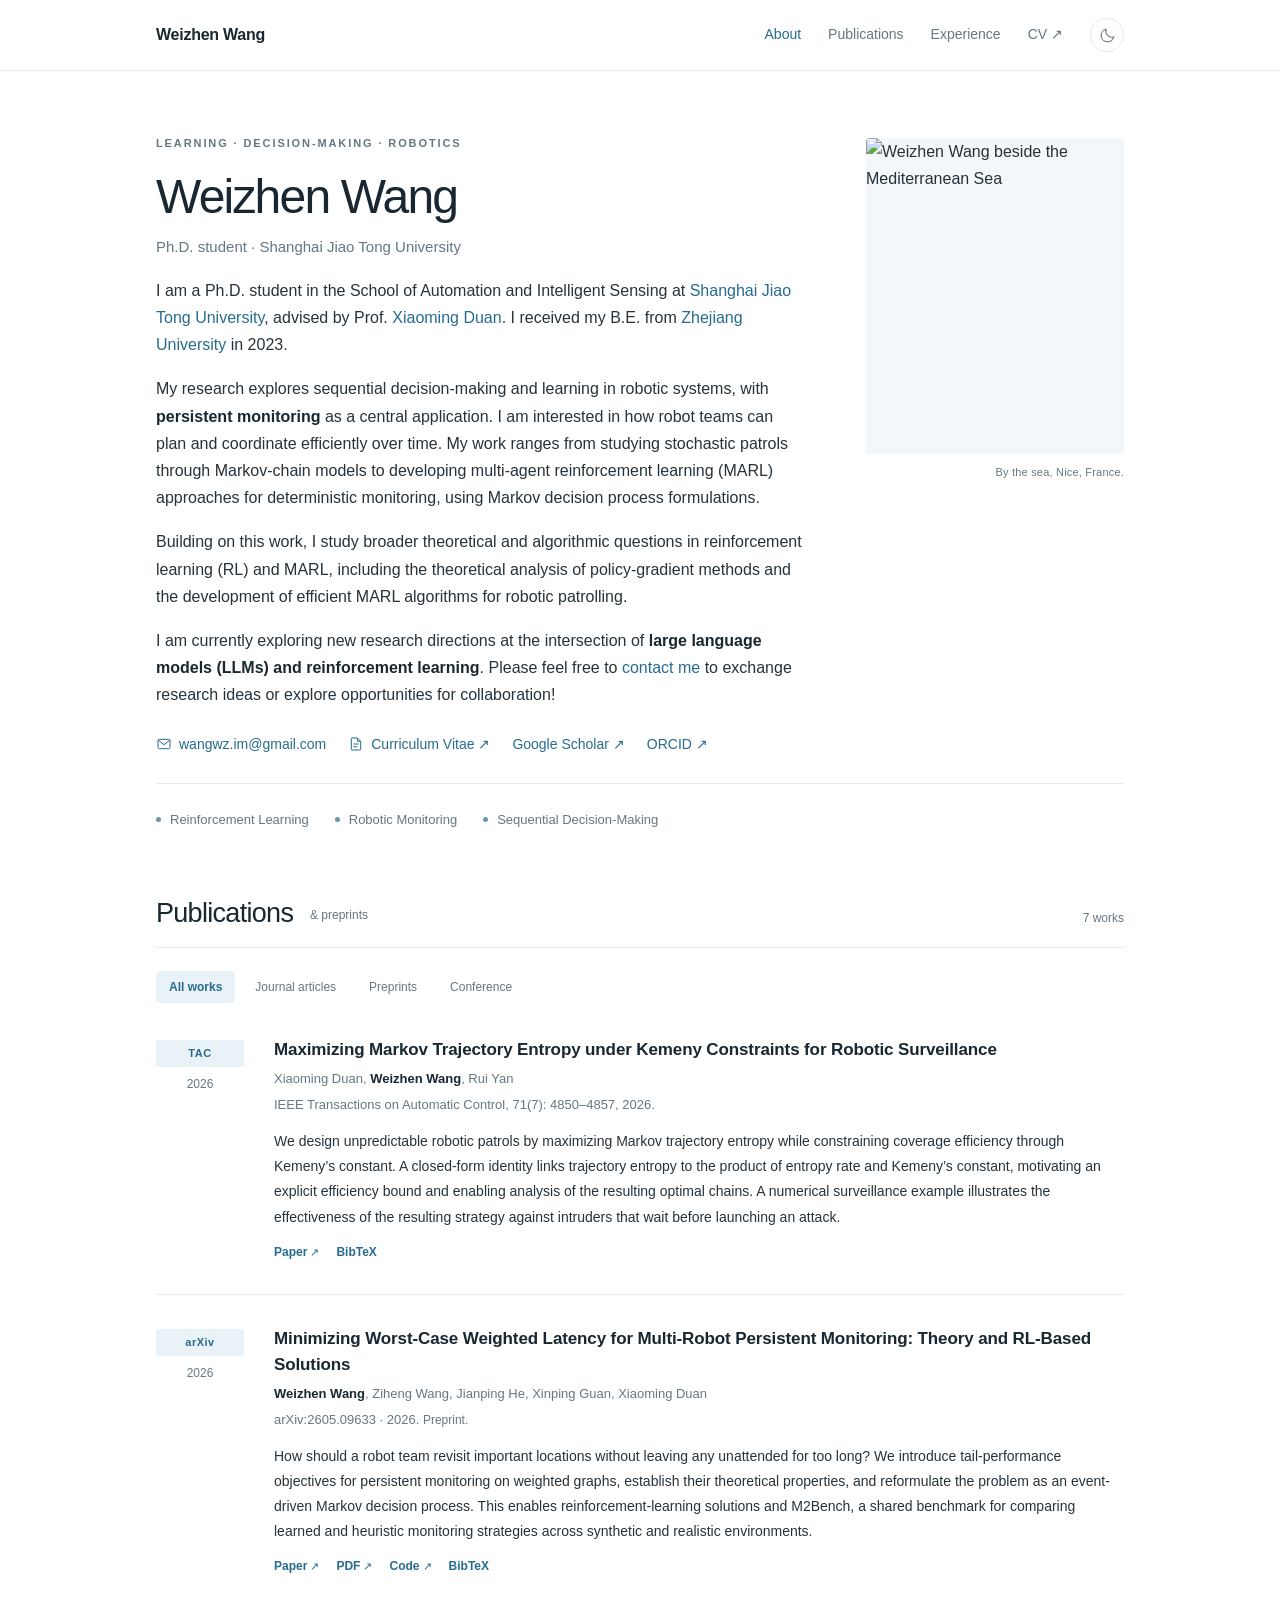
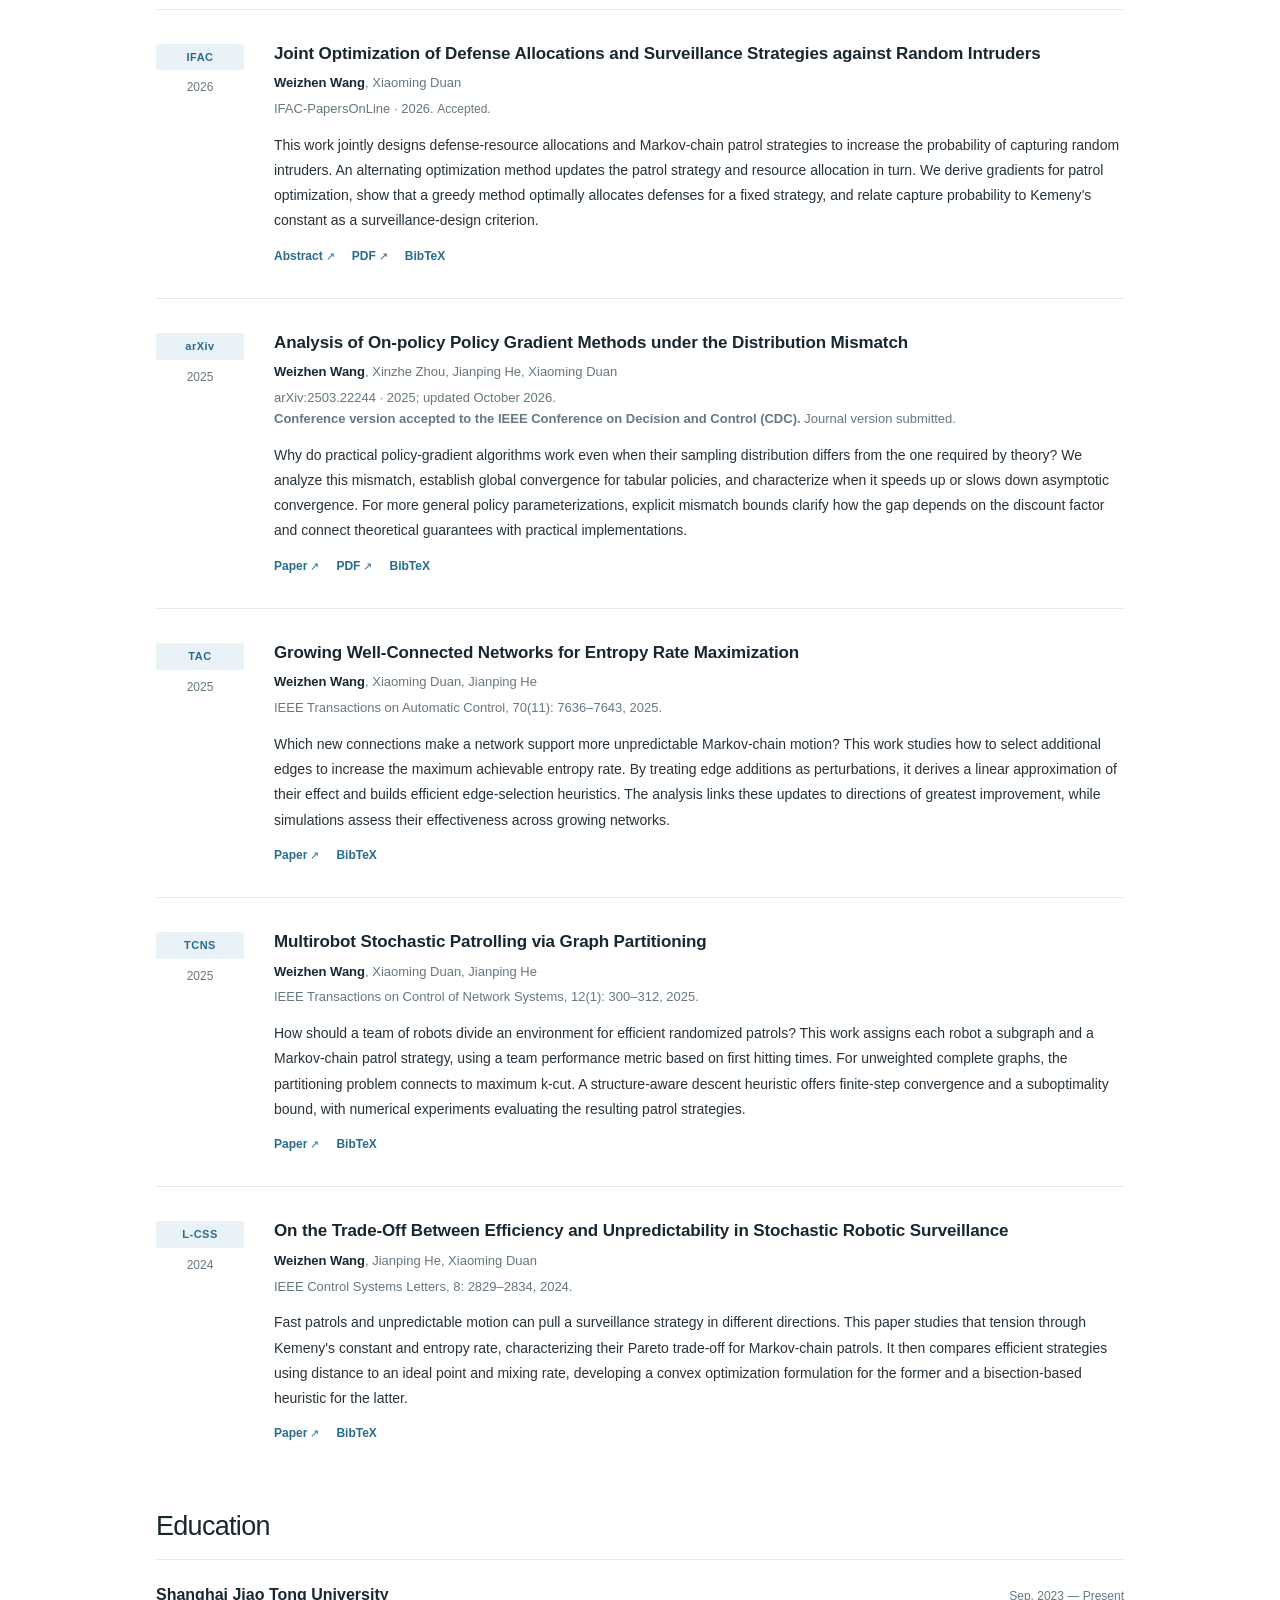
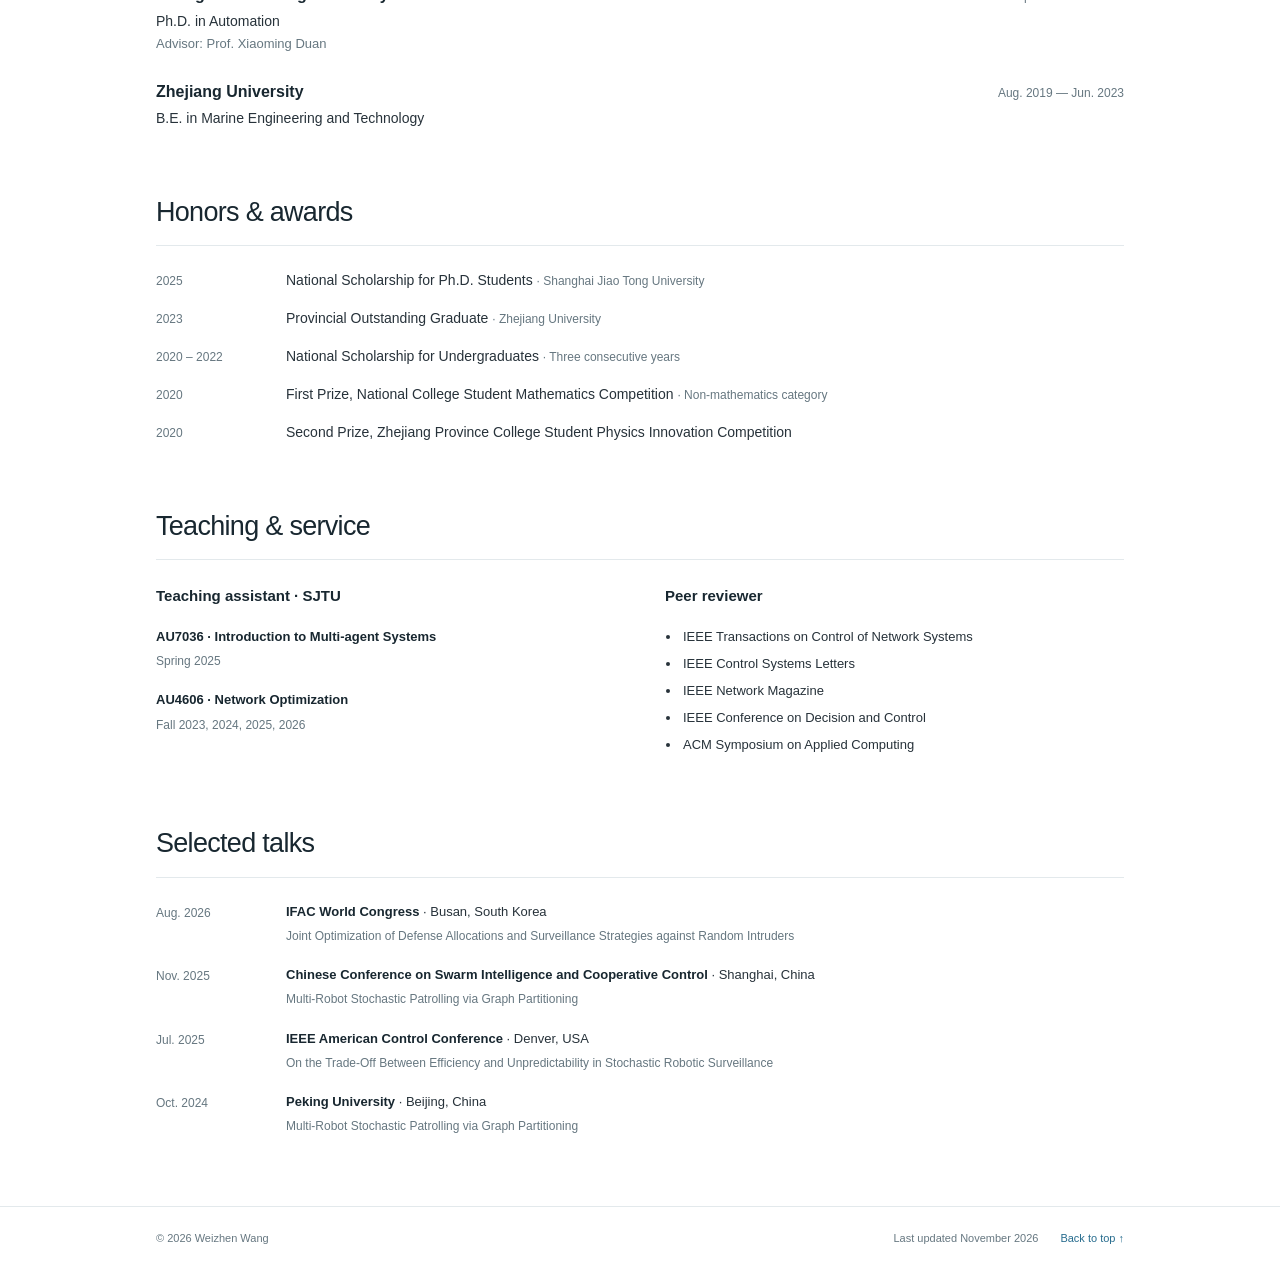
==== index.html @ 03d76686 "Add personal academic homepage" ====
<!doctype html>
<html lang="en" data-theme="light">
<head>
  <meta charset="utf-8">
  <meta name="viewport" content="width=device-width, initial-scale=1">
  <meta name="description" content="Weizhen Wang is a Ph.D. student at Shanghai Jiao Tong University, researching reinforcement learning, robotic monitoring, and sequential decision-making, and exploring the intersection of LLMs and RL.">
  <meta name="theme-color" content="#276c8e">
  <title>Weizhen Wang | Shanghai Jiao Tong University</title>
  <link rel="icon" type="image/svg+xml" href="assets/favicon.svg">
  <link rel="stylesheet" href="styles.css">
  <script>try { const t = localStorage.getItem('weizhen-theme'); if (t === 'dark' || t === 'light') document.documentElement.dataset.theme = t; } catch (_) {}</script>
  <script src="script.js" defer></script>
</head>
<body>
  <a class="skip-link" href="#main">Skip to content</a>
  <header class="site-header">
    <div class="shell header-inner">
      <a class="wordmark" href="#about">Weizhen Wang<span class="sr-only"> — home</span></a>
      <div class="header-right">
        <nav class="nav-links" aria-label="Main navigation">
          <a href="#about" aria-current="location">About</a>
          <a href="#publications">Publications</a>
          <a class="desktop-link" href="#experience">Experience</a>
          <a class="desktop-link" href="assets/CV.pdf" target="_blank" rel="noopener">CV ↗</a>
        </nav>
        <button class="theme-toggle" type="button" aria-label="Switch to dark theme" hidden>
          <svg class="moon" viewBox="0 0 24 24" fill="none" stroke="currentColor" stroke-width="1.6" aria-hidden="true"><path d="M20.8 14.1A8.8 8.8 0 0 1 9.9 3.2 9 9 0 1 0 20.8 14.1Z"/></svg>
          <svg class="sun" viewBox="0 0 24 24" fill="none" stroke="currentColor" stroke-width="1.6" aria-hidden="true"><circle cx="12" cy="12" r="4"/><path d="M12 2v2m0 16v2M2 12h2m16 0h2M5 5l1.5 1.5m11 11L19 19M5 19l1.5-1.5m11-11L19 5"/></svg>
        </button>
      </div>
    </div>
  </header>
  <main id="main" class="shell">
    <!-- ABOUT: update your biography and contact details here. -->
    <section id="about" aria-labelledby="name">
      <div class="intro">
        <div class="bio">
          <p class="eyebrow">Learning · Decision-making · Robotics</p>
          <h1 id="name">Weizhen Wang</h1>
          <p class="position">Ph.D. student · Shanghai Jiao Tong University</p>
          <p>I am a Ph.D. student in the School of Automation and Intelligent Sensing at <a href="https://en.sjtu.edu.cn/" target="_blank" rel="noopener">Shanghai Jiao Tong University</a>, advised by Prof. <a href="https://xmduan.github.io/" target="_blank" rel="noopener">Xiaoming Duan</a>. I received my B.E. from <a href="https://www.zju.edu.cn/english/" target="_blank" rel="noopener">Zhejiang University</a> in 2023.</p>
          <p>My research explores sequential decision-making and learning in robotic systems, with <strong>persistent monitoring</strong> as a central application. I am interested in how robot teams can plan and coordinate efficiently over time. My work ranges from studying stochastic patrols through Markov-chain models to developing multi-agent reinforcement learning (MARL) approaches for deterministic monitoring, using Markov decision process formulations.</p>
          <p>Building on this work, I study broader theoretical and algorithmic questions in reinforcement learning (RL) and MARL, including the theoretical analysis of policy-gradient methods and the development of efficient MARL algorithms for robotic patrolling.</p>
          <p>I am currently exploring new research directions at the intersection of <strong>large language models (LLMs) and reinforcement learning</strong>. Please feel free to <a href="mailto:wangwz.im@gmail.com">contact me</a> to exchange research ideas or explore opportunities for collaboration!</p>
          <div class="contact-links">
            <a href="mailto:wangwz.im@gmail.com"><svg viewBox="0 0 24 24" fill="none" stroke="currentColor" stroke-width="1.5" aria-hidden="true"><rect x="3" y="5" width="18" height="14" rx="2"/><path d="m3 6 9 7 9-7"/></svg>wangwz.im@gmail.com</a>
            <a href="assets/CV.pdf" target="_blank" rel="noopener"><svg viewBox="0 0 24 24" fill="none" stroke="currentColor" stroke-width="1.5" aria-hidden="true"><path d="M14 3H6a1 1 0 0 0-1 1v16a1 1 0 0 0 1 1h12a1 1 0 0 0 1-1V8Z"/><path d="M14 3v5h5M8 12h8m-8 4h6"/></svg>Curriculum Vitae ↗</a>
            <a href="https://scholar.google.com/citations?user=BCDmdxAAAAAJ&amp;hl=zh-CN" target="_blank" rel="noopener">Google Scholar ↗</a>
            <a href="https://orcid.org/0009-0009-9630-356X" target="_blank" rel="noopener">ORCID ↗</a>
          </div>
        </div>
        <figure class="portrait">
          <img src="assets/portrait.jpg" width="1600" height="1067" alt="Weizhen Wang beside the Mediterranean Sea" fetchpriority="high">
          <figcaption>By the sea, Nice, France.</figcaption>
        </figure>
      </div>
      <div class="interests" aria-label="Research interests">
        <span>Reinforcement Learning</span><span>Robotic Monitoring</span><span>Sequential Decision-Making</span>
      </div>
    </section>
    <!-- PUBLICATIONS: each article includes an introduction, verified links, and a citation. -->
    <section id="publications" class="section" aria-labelledby="publications-title">
      <div class="section-heading">
        <h2 id="publications-title">Publications <span class="section-number">&amp; preprints</span></h2>
        <p id="publication-count" class="section-note" aria-live="polite">7 works</p>
      </div>
      <div class="filters" role="group" aria-label="Filter publications" hidden>
        <button class="filter" type="button" data-filter="all" aria-pressed="true">All works</button>
        <button class="filter" type="button" data-filter="journal" aria-pressed="false">Journal articles</button>
        <button class="filter" type="button" data-filter="preprint" aria-pressed="false">Preprints</button>
        <button class="filter" type="button" data-filter="conference" aria-pressed="false">Conference</button>
      </div>
      <div class="publication-list">
        <article class="publication" data-type="journal" id="trajectory-entropy">
          <div class="pub-label"><span class="venue-badge">TAC</span><p class="pub-year">2026</p></div>
          <div class="pub-body">
            <h3><a href="https://doi.org/10.1109/TAC.2026.3662306" target="_blank" rel="noopener">Maximizing Markov Trajectory Entropy under Kemeny Constraints for Robotic Surveillance</a></h3>
            <p class="authors">Xiaoming Duan, <strong>Weizhen Wang</strong>, Rui Yan</p>
            <p class="venue">IEEE Transactions on Automatic Control, 71(7): 4850–4857, 2026.</p>
            <p class="summary">We design unpredictable robotic patrols by maximizing Markov trajectory entropy while constraining coverage efficiency through Kemeny’s constant. A closed-form identity links trajectory entropy to the product of entropy rate and Kemeny’s constant, motivating an explicit efficiency bound and enabling analysis of the resulting optimal chains. A numerical surveillance example illustrates the effectiveness of the resulting strategy against intruders that wait before launching an attack.</p>
            <div class="pub-actions"><a href="https://doi.org/10.1109/TAC.2026.3662306" target="_blank" rel="noopener">Paper</a> <button class="bib-toggle" type="button" aria-expanded="false" aria-controls="bib-trajectory-entropy" hidden>BibTeX<span class="sr-only"> for Maximizing Markov Trajectory Entropy under Kemeny Constraints for Robotic Surveillance</span></button></div>
            <div class="bib-panel" id="bib-trajectory-entropy" hidden>
              <pre>@article{duan2026trajectoryentropy,
  title = {Maximizing Markov Trajectory Entropy under Kemeny Constraints for Robotic Surveillance},
  author = {Duan, Xiaoming and Wang, Weizhen and Yan, Rui},
  year = {2026},
  journal = {IEEE Transactions on Automatic Control},
  volume = {71},
  number = {7},
  pages = {4850--4857},
  doi = {10.1109/TAC.2026.3662306},
  url = {https://doi.org/10.1109/TAC.2026.3662306}
}</pre>
              <button class="copy-citation" type="button" aria-live="polite">Copy citation</button>
            </div>
          </div>
        </article>
        <article class="publication" data-type="preprint" id="persistent-monitoring">
          <div class="pub-label"><span class="venue-badge">arXiv</span><p class="pub-year">2026</p></div>
          <div class="pub-body">
            <h3><a href="https://arxiv.org/abs/2605.09633" target="_blank" rel="noopener">Minimizing Worst-Case Weighted Latency for Multi-Robot Persistent Monitoring: Theory and RL-Based Solutions</a></h3>
            <p class="authors"><strong>Weizhen Wang</strong>, Ziheng Wang, Jianping He, Xinping Guan, Xiaoming Duan</p>
            <p class="venue">arXiv:2605.09633 · 2026. <span class="status-note">Preprint.</span></p>
            <p class="summary">How should a robot team revisit important locations without leaving any unattended for too long? We introduce tail-performance objectives for persistent monitoring on weighted graphs, establish their theoretical properties, and reformulate the problem as an event-driven Markov decision process. This enables reinforcement-learning solutions and M2Bench, a shared benchmark for comparing learned and heuristic monitoring strategies across synthetic and realistic environments.</p>
            <div class="pub-actions"><a href="https://arxiv.org/abs/2605.09633" target="_blank" rel="noopener">Paper</a> <a href="https://arxiv.org/pdf/2605.09633" target="_blank" rel="noopener">PDF</a> <a href="https://github.com/SpikeW726/M2Bench" target="_blank" rel="noopener">Code</a> <button class="bib-toggle" type="button" aria-expanded="false" aria-controls="bib-persistent-monitoring" hidden>BibTeX<span class="sr-only"> for Minimizing Worst-Case Weighted Latency for Multi-Robot Persistent Monitoring: Theory and RL-Based Solutions</span></button></div>
            <div class="bib-panel" id="bib-persistent-monitoring" hidden>
              <pre>@misc{wang2026persistentmonitoring,
  title = {Minimizing Worst-Case Weighted Latency for Multi-Robot Persistent Monitoring: Theory and RL-Based Solutions},
  author = {Wang, Weizhen and Wang, Ziheng and He, Jianping and Guan, Xinping and Duan, Xiaoming},
  year = {2026},
  eprint = {2605.09633},
  archivePrefix = {arXiv},
  url = {https://arxiv.org/abs/2605.09633}
}</pre>
              <button class="copy-citation" type="button" aria-live="polite">Copy citation</button>
            </div>
          </div>
        </article>
        <article class="publication" data-type="conference" id="defense-allocation">
          <div class="pub-label"><span class="venue-badge">IFAC</span><p class="pub-year">2026</p></div>
          <div class="pub-body">
            <h3><a href="https://skoge.folk.ntnu.no/prost/proceedings/ifac2026_IFACWC26_preprints/IFAC26_ContentListMedia_2.html#tua30_03" target="_blank" rel="noopener">Joint Optimization of Defense Allocations and Surveillance Strategies against Random Intruders</a></h3>
            <p class="authors"><strong>Weizhen Wang</strong>, Xiaoming Duan</p>
            <p class="venue">IFAC-PapersOnLine · 2026. <span class="status-note">Accepted.</span></p>
            <p class="summary">This work jointly designs defense-resource allocations and Markov-chain patrol strategies to increase the probability of capturing random intruders. An alternating optimization method updates the patrol strategy and resource allocation in turn. We derive gradients for patrol optimization, show that a greedy method optimally allocates defenses for a fixed strategy, and relate capture probability to Kemeny’s constant as a surveillance-design criterion.</p>
            <div class="pub-actions"><a href="https://skoge.folk.ntnu.no/prost/proceedings/ifac2026_IFACWC26_preprints/IFAC26_ContentListMedia_2.html#tua30_03" target="_blank" rel="noopener">Abstract</a> <a href="https://skoge.folk.ntnu.no/prost/proceedings/ifac2026_IFACWC26_preprints/files/1863.pdf" target="_blank" rel="noopener">PDF</a> <button class="bib-toggle" type="button" aria-expanded="false" aria-controls="bib-defense-allocation" hidden>BibTeX<span class="sr-only"> for Joint Optimization of Defense Allocations and Surveillance Strategies against Random Intruders</span></button></div>
            <div class="bib-panel" id="bib-defense-allocation" hidden>
              <pre>@inproceedings{wang2026defenseallocation,
  title = {Joint Optimization of Defense Allocations and Surveillance Strategies against Random Intruders},
  author = {Wang, Weizhen and Duan, Xiaoming},
  year = {2026},
  booktitle = {IFAC-PapersOnLine},
  note = {Accepted},
  url = {https://skoge.folk.ntnu.no/prost/proceedings/ifac2026_IFACWC26_preprints/IFAC26_ContentListMedia_2.html#tua30_03}
}</pre>
              <button class="copy-citation" type="button" aria-live="polite">Copy citation</button>
            </div>
          </div>
        </article>
        <article class="publication" data-type="preprint" id="policy-gradient">
          <div class="pub-label"><span class="venue-badge">arXiv</span><p class="pub-year">2025</p></div>
          <div class="pub-body">
            <h3><a href="https://arxiv.org/abs/2503.22244" target="_blank" rel="noopener">Analysis of On-policy Policy Gradient Methods under the Distribution Mismatch</a></h3>
            <p class="authors"><strong>Weizhen Wang</strong>, Xinzhe Zhou, Jianping He, Xiaoming Duan</p>
            <p class="venue">arXiv:2503.22244 · 2025; updated October 2026.</p>
            <p class="venue"><strong>Conference version accepted to the IEEE Conference on Decision and Control (CDC).</strong> Journal version submitted.</p>
            <p class="summary">Why do practical policy-gradient algorithms work even when their sampling distribution differs from the one required by theory? We analyze this mismatch, establish global convergence for tabular policies, and characterize when it speeds up or slows down asymptotic convergence. For more general policy parameterizations, explicit mismatch bounds clarify how the gap depends on the discount factor and connect theoretical guarantees with practical implementations.</p>
            <div class="pub-actions"><a href="https://arxiv.org/abs/2503.22244" target="_blank" rel="noopener">Paper</a> <a href="https://arxiv.org/pdf/2503.22244" target="_blank" rel="noopener">PDF</a> <button class="bib-toggle" type="button" aria-expanded="false" aria-controls="bib-policy-gradient" hidden>BibTeX<span class="sr-only"> for Analysis of On-policy Policy Gradient Methods under the Distribution Mismatch</span></button></div>
            <div class="bib-panel" id="bib-policy-gradient" hidden>
              <pre>@misc{wang2025policygradient,
  title = {Analysis of On-policy Policy Gradient Methods under the Distribution Mismatch},
  author = {Wang, Weizhen and Zhou, Xinzhe and He, Jianping and Duan, Xiaoming},
  year = {2025},
  eprint = {2503.22244},
  archivePrefix = {arXiv},
  note = {Version 3, updated October 2026; conference version accepted to IEEE CDC; journal version submitted},
  url = {https://arxiv.org/abs/2503.22244}
}</pre>
              <button class="copy-citation" type="button" aria-live="polite">Copy citation</button>
            </div>
          </div>
        </article>
        <article class="publication" data-type="journal" id="network-entropy">
          <div class="pub-label"><span class="venue-badge">TAC</span><p class="pub-year">2025</p></div>
          <div class="pub-body">
            <h3><a href="https://doi.org/10.1109/TAC.2025.3575684" target="_blank" rel="noopener">Growing Well-Connected Networks for Entropy Rate Maximization</a></h3>
            <p class="authors"><strong>Weizhen Wang</strong>, Xiaoming Duan, Jianping He</p>
            <p class="venue">IEEE Transactions on Automatic Control, 70(11): 7636–7643, 2025.</p>
            <p class="summary">Which new connections make a network support more unpredictable Markov-chain motion? This work studies how to select additional edges to increase the maximum achievable entropy rate. By treating edge additions as perturbations, it derives a linear approximation of their effect and builds efficient edge-selection heuristics. The analysis links these updates to directions of greatest improvement, while simulations assess their effectiveness across growing networks.</p>
            <div class="pub-actions"><a href="https://doi.org/10.1109/TAC.2025.3575684" target="_blank" rel="noopener">Paper</a> <button class="bib-toggle" type="button" aria-expanded="false" aria-controls="bib-network-entropy" hidden>BibTeX<span class="sr-only"> for Growing Well-Connected Networks for Entropy Rate Maximization</span></button></div>
            <div class="bib-panel" id="bib-network-entropy" hidden>
              <pre>@article{wang2025networkentropy,
  title = {Growing Well-Connected Networks for Entropy Rate Maximization},
  author = {Wang, Weizhen and Duan, Xiaoming and He, Jianping},
  year = {2025},
  journal = {IEEE Transactions on Automatic Control},
  volume = {70},
  number = {11},
  pages = {7636--7643},
  doi = {10.1109/TAC.2025.3575684},
  url = {https://doi.org/10.1109/TAC.2025.3575684}
}</pre>
              <button class="copy-citation" type="button" aria-live="polite">Copy citation</button>
            </div>
          </div>
        </article>
        <article class="publication" data-type="journal" id="graph-partitioning">
          <div class="pub-label"><span class="venue-badge">TCNS</span><p class="pub-year">2025</p></div>
          <div class="pub-body">
            <h3><a href="https://doi.org/10.1109/TCNS.2024.3463502" target="_blank" rel="noopener">Multirobot Stochastic Patrolling via Graph Partitioning</a></h3>
            <p class="authors"><strong>Weizhen Wang</strong>, Xiaoming Duan, Jianping He</p>
            <p class="venue">IEEE Transactions on Control of Network Systems, 12(1): 300–312, 2025.</p>
            <p class="summary">How should a team of robots divide an environment for efficient randomized patrols? This work assigns each robot a subgraph and a Markov-chain patrol strategy, using a team performance metric based on first hitting times. For unweighted complete graphs, the partitioning problem connects to maximum k-cut. A structure-aware descent heuristic offers finite-step convergence and a suboptimality bound, with numerical experiments evaluating the resulting patrol strategies.</p>
            <div class="pub-actions"><a href="https://doi.org/10.1109/TCNS.2024.3463502" target="_blank" rel="noopener">Paper</a> <button class="bib-toggle" type="button" aria-expanded="false" aria-controls="bib-graph-partitioning" hidden>BibTeX<span class="sr-only"> for Multirobot Stochastic Patrolling via Graph Partitioning</span></button></div>
            <div class="bib-panel" id="bib-graph-partitioning" hidden>
              <pre>@article{wang2025graphpartitioning,
  title = {Multirobot Stochastic Patrolling via Graph Partitioning},
  author = {Wang, Weizhen and Duan, Xiaoming and He, Jianping},
  year = {2025},
  journal = {IEEE Transactions on Control of Network Systems},
  volume = {12},
  number = {1},
  pages = {300--312},
  doi = {10.1109/TCNS.2024.3463502},
  url = {https://doi.org/10.1109/TCNS.2024.3463502}
}</pre>
              <button class="copy-citation" type="button" aria-live="polite">Copy citation</button>
            </div>
          </div>
        </article>
        <article class="publication" data-type="journal" id="efficiency-unpredictability">
          <div class="pub-label"><span class="venue-badge">L-CSS</span><p class="pub-year">2024</p></div>
          <div class="pub-body">
            <h3><a href="https://doi.org/10.1109/LCSYS.2024.3515858" target="_blank" rel="noopener">On the Trade-Off Between Efficiency and Unpredictability in Stochastic Robotic Surveillance</a></h3>
            <p class="authors"><strong>Weizhen Wang</strong>, Jianping He, Xiaoming Duan</p>
            <p class="venue">IEEE Control Systems Letters, 8: 2829–2834, 2024.</p>
            <p class="summary">Fast patrols and unpredictable motion can pull a surveillance strategy in different directions. This paper studies that tension through Kemeny&#x27;s constant and entropy rate, characterizing their Pareto trade-off for Markov-chain patrols. It then compares efficient strategies using distance to an ideal point and mixing rate, developing a convex optimization formulation for the former and a bisection-based heuristic for the latter.</p>
            <div class="pub-actions"><a href="https://doi.org/10.1109/LCSYS.2024.3515858" target="_blank" rel="noopener">Paper</a> <button class="bib-toggle" type="button" aria-expanded="false" aria-controls="bib-efficiency-unpredictability" hidden>BibTeX<span class="sr-only"> for On the Trade-Off Between Efficiency and Unpredictability in Stochastic Robotic Surveillance</span></button></div>
            <div class="bib-panel" id="bib-efficiency-unpredictability" hidden>
              <pre>@article{wang2024efficiencyunpredictability,
  title = {On the Trade-Off Between Efficiency and Unpredictability in Stochastic Robotic Surveillance},
  author = {Wang, Weizhen and He, Jianping and Duan, Xiaoming},
  year = {2024},
  journal = {IEEE Control Systems Letters},
  volume = {8},
  pages = {2829--2834},
  doi = {10.1109/LCSYS.2024.3515858},
  url = {https://doi.org/10.1109/LCSYS.2024.3515858}
}</pre>
              <button class="copy-citation" type="button" aria-live="polite">Copy citation</button>
            </div>
          </div>
        </article>
      </div>
    </section>
    <section id="experience" class="section" aria-labelledby="education-title">
      <div class="section-heading"><h2 id="education-title">Education</h2></div>
      <div class="entry">
        <div><h3>Shanghai Jiao Tong University</h3><p>Ph.D. in Automation</p><p class="detail">Advisor: Prof. Xiaoming Duan</p></div>
        <time>Sep. 2023 — Present</time>
      </div>
      <div class="entry">
        <div><h3>Zhejiang University</h3><p>B.E. in Marine Engineering and Technology</p></div>
        <time>Aug. 2019 — Jun. 2023</time>
      </div>
    </section>
    <section class="section" aria-labelledby="honors-title">
      <div class="section-heading"><h2 id="honors-title">Honors &amp; awards</h2></div>
      <ul class="honor-list">
        <li><time>2025</time><div>National Scholarship for Ph.D. Students <small>· Shanghai Jiao Tong University</small></div></li>
        <li><time>2023</time><div>Provincial Outstanding Graduate <small>· Zhejiang University</small></div></li>
        <li><time>2020 – 2022</time><div>National Scholarship for Undergraduates <small>· Three consecutive years</small></div></li>
        <li><time>2020</time><div>First Prize, National College Student Mathematics Competition <small>· Non-mathematics category</small></div></li>
        <li><time>2020</time><div>Second Prize, Zhejiang Province College Student Physics Innovation Competition</div></li>
      </ul>
    </section>
    <section class="section" aria-labelledby="teaching-title">
      <div class="section-heading"><h2 id="teaching-title">Teaching &amp; service</h2></div>
      <div class="service-grid">
        <div>
          <h3 class="subheading">Teaching assistant · SJTU</h3>
          <div class="teaching-item"><strong>AU7036 · Introduction to Multi-agent Systems</strong><p>Spring 2025</p></div>
          <div class="teaching-item"><strong>AU4606 · Network Optimization</strong><p>Fall 2023, 2024, 2025, 2026</p></div>
        </div>
        <div>
          <h3 class="subheading">Peer reviewer</h3>
          <ul class="reviewer-list">
            <li>IEEE Transactions on Control of Network Systems</li>
            <li>IEEE Control Systems Letters</li>
            <li>IEEE Network Magazine</li>
            <li>IEEE Conference on Decision and Control</li>
            <li>ACM Symposium on Applied Computing</li>
          </ul>
        </div>
      </div>
    </section>
    <section class="section" aria-labelledby="talks-title">
      <div class="section-heading"><h2 id="talks-title">Selected talks</h2></div>
      <ul class="talk-list">
        <li><time>Aug. 2026</time><div><p><strong>IFAC World Congress</strong> · Busan, South Korea</p><p class="talk-title">Joint Optimization of Defense Allocations and Surveillance Strategies against Random Intruders</p></div></li>
        <li><time>Nov. 2025</time><div><p><strong>Chinese Conference on Swarm Intelligence and Cooperative Control</strong> · Shanghai, China</p><p class="talk-title">Multi-Robot Stochastic Patrolling via Graph Partitioning</p></div></li>
        <li><time>Jul. 2025</time><div><p><strong>IEEE American Control Conference</strong> · Denver, USA</p><p class="talk-title">On the Trade-Off Between Efficiency and Unpredictability in Stochastic Robotic Surveillance</p></div></li>
        <li><time>Oct. 2024</time><div><p><strong>Peking University</strong> · Beijing, China</p><p class="talk-title">Multi-Robot Stochastic Patrolling via Graph Partitioning</p></div></li>
      </ul>
    </section>
  </main>
  <footer class="site-footer"><div class="shell footer-inner"><span>© 2026 Weizhen Wang</span><div class="footer-meta"><span>Last updated November 2026</span><a href="#about">Back to top ↑</a></div></div></footer>
</body>
</html>
---- styles.css ----
:root {
  color-scheme: light;
  --bg: #ffffff;
  --text: #27323a;
  --heading: #182730;
  --muted: #667780;
  --accent: #276c8e;
  --accent-hover: #154c68;
  --line: #e3e9ec;
  --soft: #f3f7f9;
  --badge: #e9f2f6;
  --nav-bg: rgba(255,255,255,.96);
}
html[data-theme="dark"] {
  color-scheme: dark;
  --bg: #172126;
  --text: #d7e0e5;
  --heading: #f0f4f6;
  --muted: #a2b2bb;
  --accent: #8bc4df;
  --accent-hover: #b5e0f3;
  --line: #34434b;
  --soft: #202e35;
  --badge: #253f4b;
  --nav-bg: rgba(23,33,38,.96);
}
* { box-sizing: border-box; }
html { scroll-behavior: smooth; scroll-padding-top: 90px; }
body { margin: 0; background: var(--bg); color: var(--text); font-family: -apple-system, BlinkMacSystemFont, "Segoe UI", Arial, sans-serif; font-size: 16px; line-height: 1.7; -webkit-font-smoothing: antialiased; }
a { color: var(--accent); text-decoration: none; text-underline-offset: 4px; }
a:hover { color: var(--accent-hover); text-decoration: underline; }
button, summary { -webkit-tap-highlight-color: transparent; }
button { font: inherit; }
button, a, summary { touch-action: manipulation; }
:focus-visible { outline: 2px solid var(--accent); outline-offset: 5px; border-radius: 2px; }
[hidden] { display: none !important; }
.shell { max-width: 1040px; margin: 0 auto; padding: 0 36px; }
.skip-link { position: absolute; top: -100px; left: 20px; padding: 8px 15px; background: var(--bg); z-index: 10; }
.skip-link:focus { top: 8px; }
.site-header { position: sticky; top: 0; background: var(--nav-bg); border-bottom: 1px solid var(--line); z-index: 5; }
.header-inner { min-height: 70px; display: flex; align-items: center; justify-content: space-between; gap: 24px; }
.wordmark { font-size: 16px; font-weight: 650; color: var(--heading); letter-spacing: -.25px; white-space: nowrap; }
.wordmark:hover { text-decoration: none; }
.header-right, .nav-links { display: flex; align-items: center; gap: 27px; }
.nav-links a { font-size: 14px; color: var(--muted); }
.nav-links a:hover, .nav-links a[aria-current="location"] { color: var(--accent); text-decoration: none; }
.theme-toggle { display: inline-grid; place-items: center; width: 34px; height: 34px; padding: 7px; border: 1px solid var(--line); border-radius: 50%; background: transparent; color: var(--muted); cursor: pointer; }
.theme-toggle:hover { color: var(--accent); background: var(--soft); }
.theme-toggle svg { width: 17px; height: 17px; }
.sun { display: none; }
[data-theme="dark"] .sun { display: block; }
[data-theme="dark"] .moon { display: none; }
.intro { padding-top: 63px; display: grid; grid-template-columns: minmax(0, 1fr) 258px; gap: 64px; align-items: start; }
.eyebrow { color: var(--muted); font-size: 11px; font-weight: 650; text-transform: uppercase; letter-spacing: 1.9px; margin: 0 0 10px; }
h1 { font-size: clamp(36px, 4.5vw, 48px); line-height: 1.14; color: var(--heading); font-weight: 500; letter-spacing: -1.8px; margin: 0 0 10px; }
.position { color: var(--muted); margin: 0 0 26px; font-size: 15px; }
.bio p { margin: 0 0 17px; }
.bio strong { color: var(--heading); font-weight: 600; }
.contact-links { display: flex; flex-wrap: wrap; gap: 12px 22px; align-items: center; padding-top: 7px; }
.contact-links a { display: inline-flex; gap: 7px; align-items: center; font-size: 14px; }
.contact-links svg { height: 16px; width: 16px; }
.portrait { margin: 4px 0 0; }
.portrait img { width: 258px; height: 316px; object-fit: cover; object-position: 50% 50%; display: block; border-radius: 4px; background: var(--soft); }
.portrait figcaption { margin-top: 9px; font-size: 11px; letter-spacing: .2px; color: var(--muted); text-align: right; }
.interests { display: flex; gap: 10px 26px; flex-wrap: wrap; padding-top: 25px; margin-top: 27px; border-top: 1px solid var(--line); }
.interests span { color: var(--muted); font-size: 13px; }
.interests span::before { content: ""; width: 5px; height: 5px; display: inline-block; border-radius: 50%; background: #6896ab; margin: 0 9px 2px 0; }
.section { margin-top: 65px; scroll-margin-top: 20px; }
.section-heading { display: flex; justify-content: space-between; gap: 20px; align-items: baseline; border-bottom: 1px solid var(--line); padding-bottom: 15px; margin-bottom: 23px; }
h2 { font-size: 27px; font-weight: 500; color: var(--heading); margin: 0; letter-spacing: -.7px; line-height: 1.3; }
.section-number { color: var(--muted); font-size: 12px; font-weight: 400; margin-left: 10px; letter-spacing: 0; vertical-align: middle; }
.section-note { color: var(--muted); font-size: 12px; margin: 0; }
.filters { display: flex; flex-wrap: wrap; gap: 7px; padding: 0; margin: 0 0 3px; }
.filter { border: 1px solid transparent; background: transparent; color: var(--muted); font-size: 12px; padding: 5px 12px; border-radius: 4px; cursor: pointer; line-height: 1.7; }
.filter:hover { color: var(--accent); background: var(--soft); }
.filter[aria-pressed="true"] { color: var(--accent); background: var(--badge); border-color: var(--badge); font-weight: 600; }
.publication { display: grid; grid-template-columns: 94px minmax(0,1fr); gap: 24px; padding: 31px 0 32px; border-bottom: 1px solid var(--line); }
.publication:last-child { border-bottom: 0; padding-bottom: 0; }
.pub-label { padding-top: 3px; }
.venue-badge { color: var(--accent); background: var(--badge); font-size: 11px; font-weight: 700; letter-spacing: .5px; text-align: center; padding: 4px 7px; display: block; width: 88px; border-radius: 3px; }
.pub-year { color: var(--muted); font-size: 12px; text-align: center; width: 88px; margin: 7px 0 0; }
.publication h3 { font-size: 17px; font-weight: 650; line-height: 1.5; letter-spacing: -.12px; margin: 0 0 6px; color: var(--heading); }
.publication h3 a { color: inherit; }
.publication h3 a:hover { color: var(--accent); }
.authors { font-size: 13px; margin: 0 0 4px; color: var(--muted); line-height: 1.75; }
.authors strong { font-weight: 600; color: var(--heading); }
.venue { font-size: 13px; line-height: 1.6; margin: 0; color: var(--muted); }
.summary { font-size: 14px; line-height: 1.8; margin: 13px 0 12px; }
.pub-actions { display: flex; align-items: center; gap: 17px; flex-wrap: wrap; }
.pub-actions a, .bib-toggle { font-size: 12px; color: var(--accent); font-weight: 550; }
.pub-actions a::after { content: " ↗"; font-size: 11px; }
.bib-toggle { border: none; padding: 0; cursor: pointer; background: none; line-height: 1.7; }
.bib-toggle:hover { text-decoration: underline; text-underline-offset: 4px; }
.bib-panel { margin-top: 14px; padding: 16px; border: 1px solid var(--line); border-radius: 4px; background: var(--soft); }
.bib-panel pre { white-space: pre-wrap; overflow-wrap: anywhere; margin: 0 0 12px; font: 11px/1.7 ui-monospace, SFMono-Regular, Consolas, monospace; }
.copy-citation { border: 1px solid var(--line); border-radius: 3px; background: var(--bg); color: var(--accent); padding: 4px 10px; font-size: 11px; cursor: pointer; }
.status-note { color: var(--muted); font-size: 12px; }
.entry { display: flex; justify-content: space-between; gap: 26px; margin: 0 0 24px; }
.entry:last-child { margin-bottom: 0; }
.entry h3 { font-size: 16px; color: var(--heading); font-weight: 600; line-height: 1.5; margin: 0 0 3px; }
.entry p { font-size: 14px; margin: 0; }
.entry .detail { color: var(--muted); font-size: 13px; }
.entry time { flex: 0 0 auto; font-size: 12px; color: var(--muted); padding-top: 3px; }
.honor-list { padding: 0; margin: 0; list-style: none; }
.honor-list li { display: grid; grid-template-columns: 115px 1fr; gap: 15px; font-size: 14px; margin: 0 0 14px; }
.honor-list time { color: var(--muted); font-size: 12px; padding-top: 2px; }
.honor-list small { color: var(--muted); font-size: 12px; }
.service-grid { display: grid; grid-template-columns: 1fr 1fr; gap: 50px; }
.subheading { font-size: 15px; font-weight: 600; color: var(--heading); margin: 0 0 17px; }
.teaching-item { font-size: 13px; margin-bottom: 18px; }
.teaching-item strong { color: var(--heading); font-weight: 550; }
.teaching-item p { margin: 3px 0 0; color: var(--muted); font-size: 12px; }
.reviewer-list { font-size: 13px; padding-left: 16px; margin: 0; }
.reviewer-list li { margin-bottom: 5px; padding-left: 2px; }
.talk-list { list-style: none; margin: 0; padding: 0; }
.talk-list li { display: grid; grid-template-columns: 115px 1fr; gap: 15px; margin-bottom: 18px; }
.talk-list time { color: var(--muted); font-size: 12px; padding-top: 2px; }
.talk-list p { margin: 0; font-size: 13px; }
.talk-list strong { color: var(--heading); font-weight: 550; }
.talk-list .talk-title { color: var(--muted); font-size: 12px; margin-top: 3px; }
.site-footer { border-top: 1px solid var(--line); margin-top: 70px; }
.footer-inner { padding-top: 22px; padding-bottom: 24px; display: flex; align-items: center; justify-content: space-between; gap: 20px; font-size: 11px; color: var(--muted); }
.footer-meta { display: flex; gap: 22px; align-items: center; }
.sr-only { position: absolute; width: 1px; height: 1px; padding: 0; margin: -1px; overflow: hidden; clip: rect(0,0,0,0); white-space: nowrap; border: 0; }
@media (max-width: 800px) {
  .shell { padding-left: 28px; padding-right: 28px; }
  .intro { grid-template-columns: minmax(0,1fr) 205px; gap: 34px; padding-top: 45px; }
  .portrait img { width: 205px; height: 275px; }
  .header-right, .nav-links { gap: 18px; }
  .bio { font-size: 15px; }
}
@media (max-width: 600px) {
  html { scroll-padding-top: 110px; }
  body { font-size: 15px; }
  .shell { padding-left: 22px; padding-right: 22px; }
  .header-inner { min-height: 61px; gap: 12px; }
  .wordmark { font-size: 14px; }
  .nav-links { gap: 15px; }
  .nav-links a { font-size: 12px; }
  .nav-links .desktop-link { display: none; }
  .header-right { gap: 13px; }
  .theme-toggle { width: 29px; height: 29px; padding: 6px; }
  .intro { display: flex; flex-direction: column; gap: 26px; padding-top: 35px; }
  h1 { font-size: 39px; }
  .position { margin-bottom: 20px; }
  .portrait { width: 100%; margin-top: 0; }
  .portrait img { width: 100%; height: auto; max-height: 330px; aspect-ratio: 1.3; object-position: 50% 50%; }
  .portrait figcaption { margin-top: 5px; }
  .interests { margin-top: 21px; padding-top: 17px; gap: 8px 19px; }
  .interests span { font-size: 12px; }
  .section { margin-top: 43px; }
  h2 { font-size: 25px; }
  .section-heading { margin-bottom: 18px; }
  .section-note { max-width: 130px; text-align: right; font-size: 11px; }
  .publication { grid-template-columns: 1fr; gap: 13px; padding: 26px 0; }
  .pub-label { display: flex; align-items: center; gap: 10px; padding: 0; }
  .venue-badge { display: inline-block; width: auto; min-width: 63px; padding: 2px 9px; }
  .pub-year { width: auto; margin: 0; }
  .publication h3 { font-size: 16px; }
  .summary { font-size: 13px; }
  .filters { gap: 3px; }
  .filter { padding-left: 10px; padding-right: 10px; }
  .entry { flex-direction: column; gap: 4px; }
  .entry time { order: -1; }
  .honor-list li, .talk-list li { grid-template-columns: 82px 1fr; gap: 12px; }
  .service-grid { grid-template-columns: 1fr; gap: 23px; }
  .site-footer { margin-top: 45px; }
  .footer-inner { align-items: flex-start; font-size: 10px; }
  .footer-meta { gap: 7px; align-items: flex-end; flex-direction: column; }
}
@media (prefers-reduced-motion: reduce) { html { scroll-behavior: auto; } }
@media print {
  .site-header, .filters, .theme-toggle, .bib-toggle, .bib-panel, .skip-link { display: none !important; }
  .shell { max-width: none; padding: 0; }
  body { color: #222; background: white; font-size: 11pt; }
  .intro { padding-top: 0; }
  .section { margin-top: 28px; }
  .publication { break-inside: avoid; }
  .publication[hidden] { display: grid !important; }
}
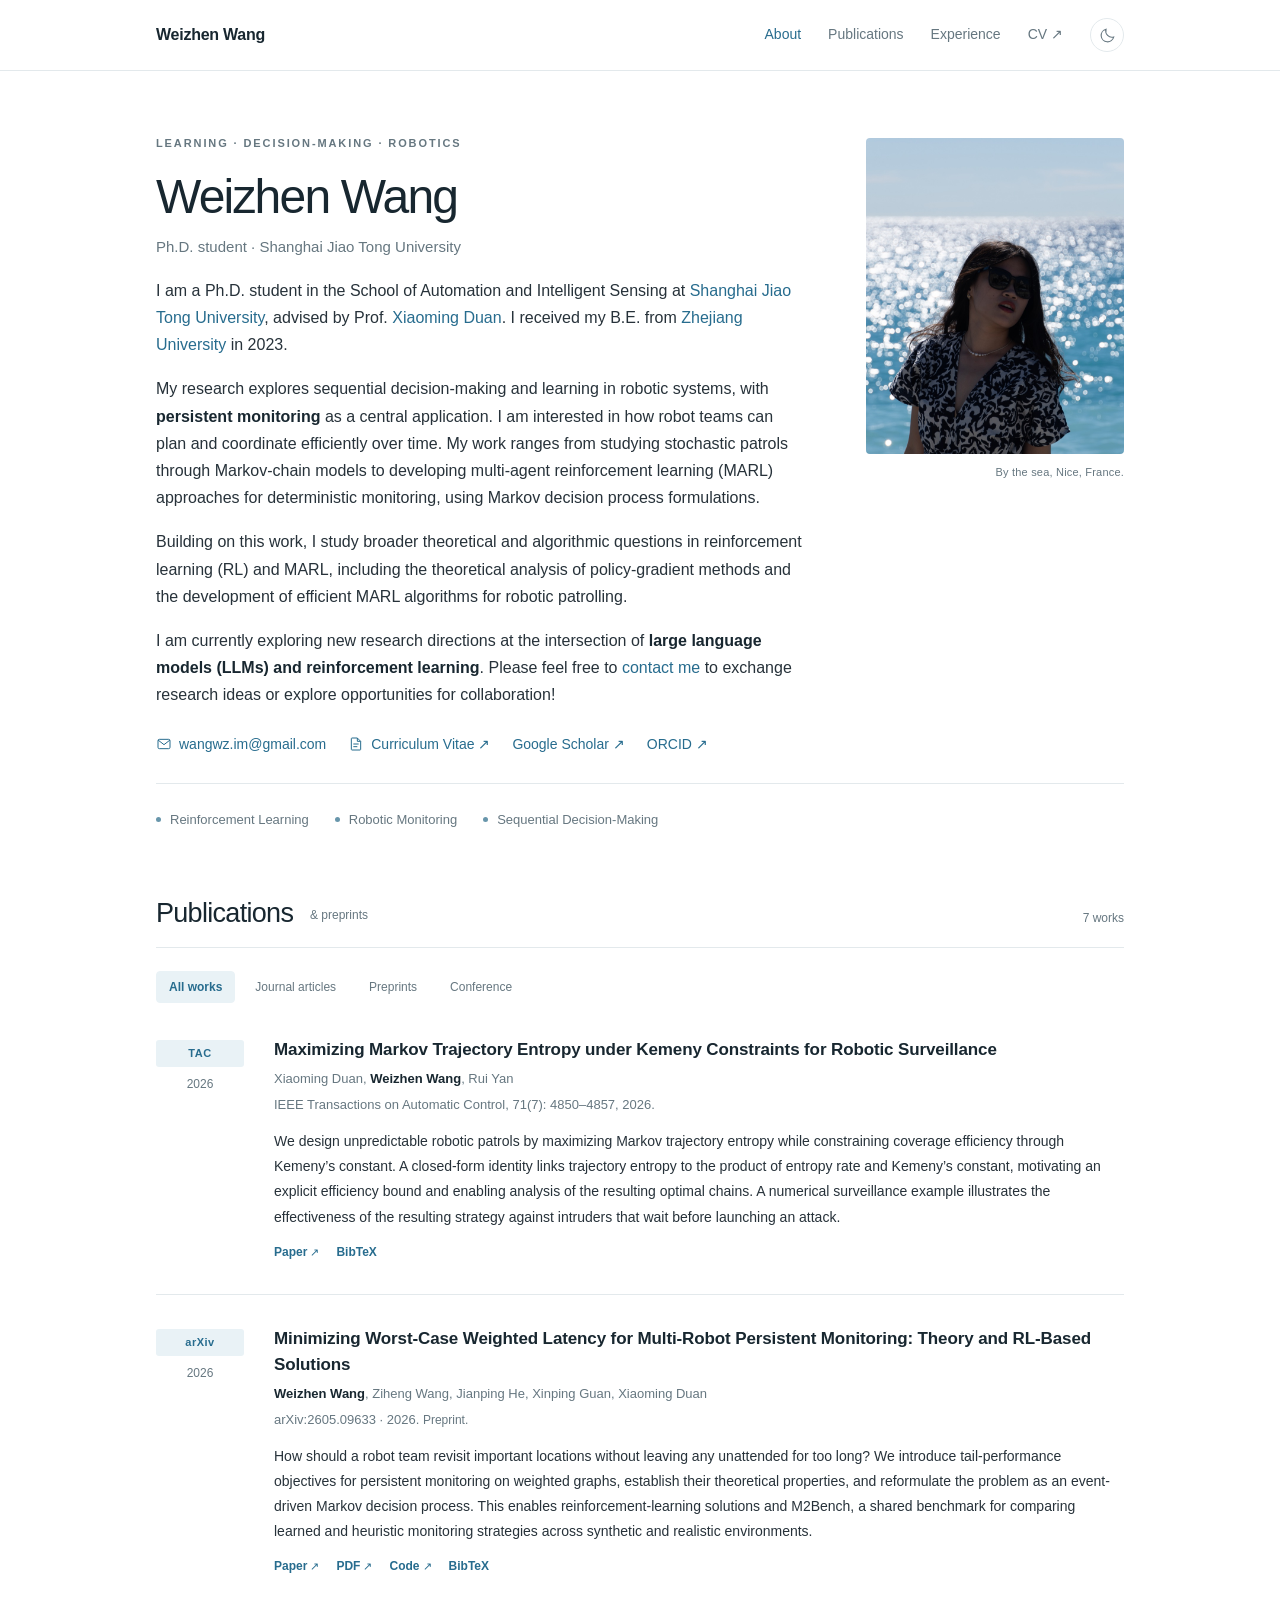
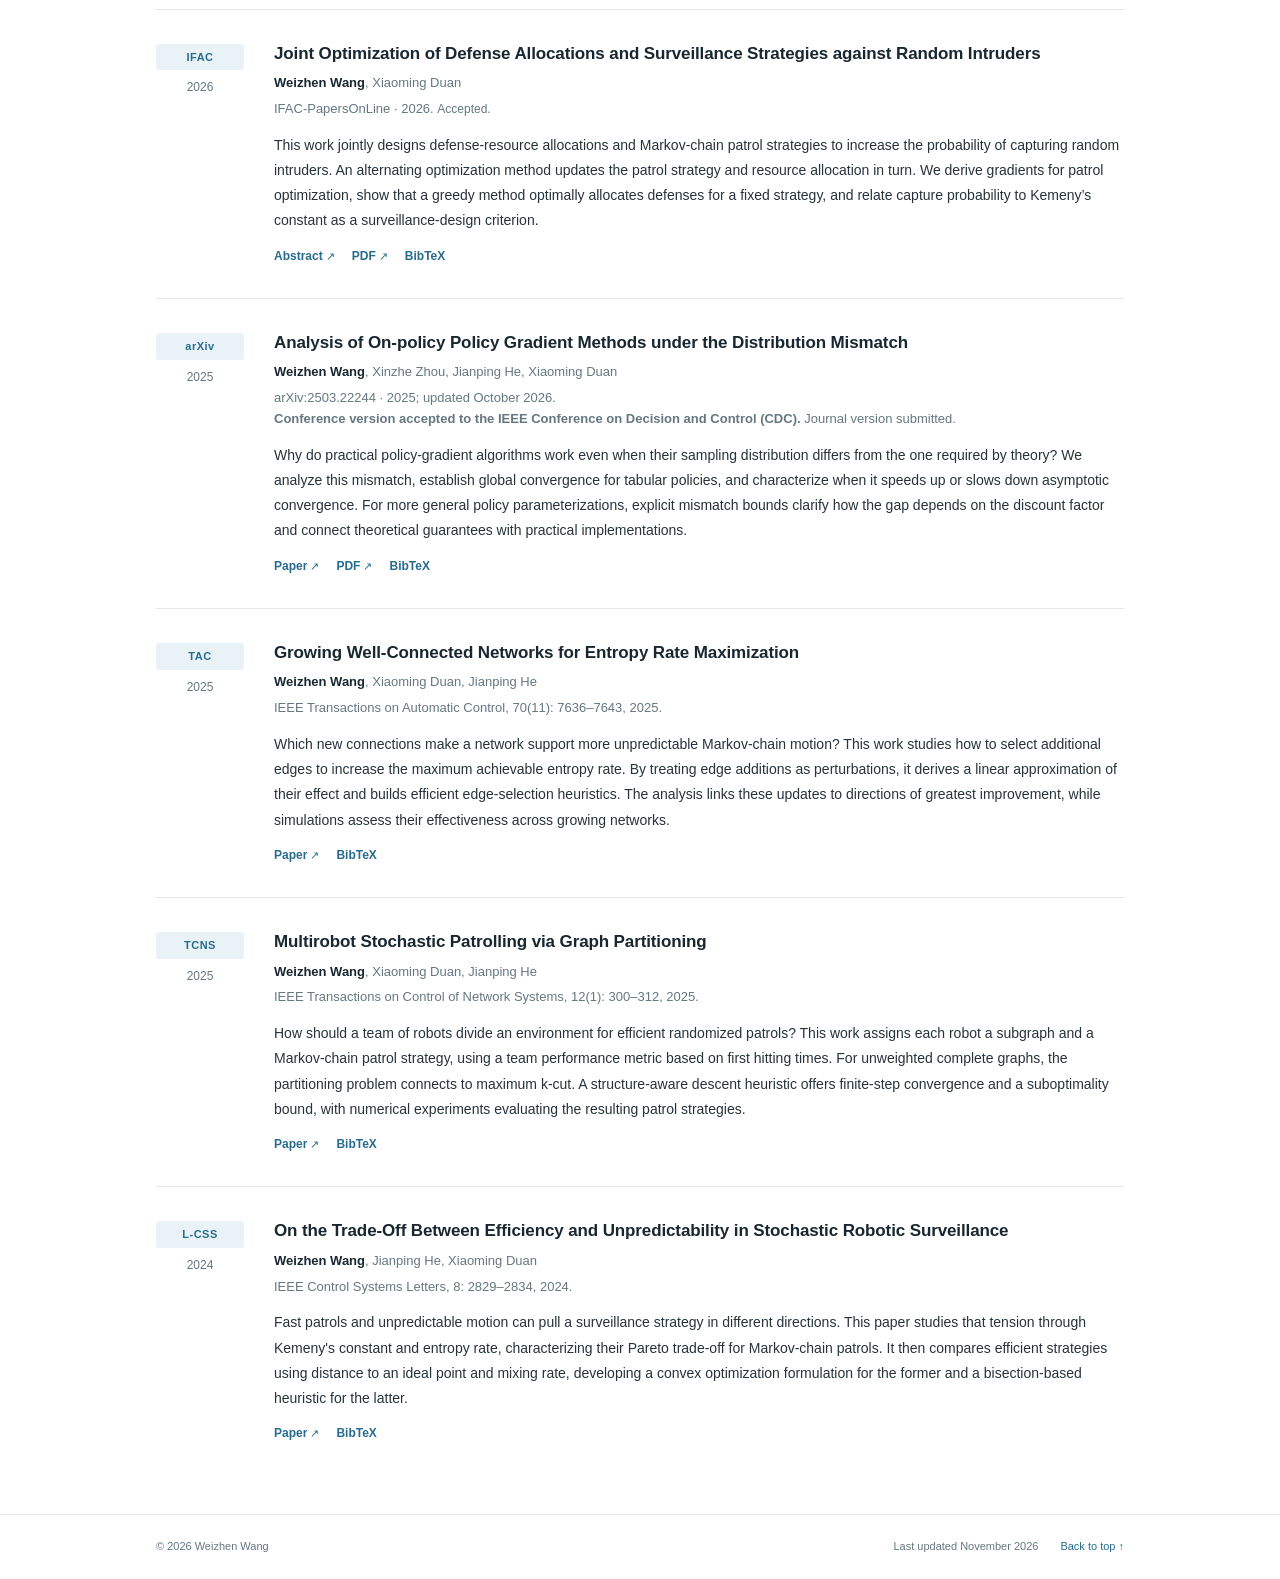
==== commit c40b4bc8: "Move experience to a separate page Keep About and Publications on the homepage. Move education, hono" ====
--- a/index.html
+++ b/index.html
@@ -20,7 +20,7 @@
         <nav class="nav-links" aria-label="Main navigation">
           <a href="#about" aria-current="location">About</a>
           <a href="#publications">Publications</a>
-          <a class="desktop-link" href="#experience">Experience</a>
+          <a href="experience.html">Experience</a>
           <a class="desktop-link" href="assets/CV.pdf" target="_blank" rel="noopener">CV ↗</a>
         </nav>
         <button class="theme-toggle" type="button" aria-label="Switch to dark theme" hidden>
@@ -233,56 +233,6 @@
         </article>
       </div>
     </section>
-    <section id="experience" class="section" aria-labelledby="education-title">
-      <div class="section-heading"><h2 id="education-title">Education</h2></div>
-      <div class="entry">
-        <div><h3>Shanghai Jiao Tong University</h3><p>Ph.D. in Automation</p><p class="detail">Advisor: Prof. Xiaoming Duan</p></div>
-        <time>Sep. 2023 — Present</time>
-      </div>
-      <div class="entry">
-        <div><h3>Zhejiang University</h3><p>B.E. in Marine Engineering and Technology</p></div>
-        <time>Aug. 2019 — Jun. 2023</time>
-      </div>
-    </section>
-    <section class="section" aria-labelledby="honors-title">
-      <div class="section-heading"><h2 id="honors-title">Honors &amp; awards</h2></div>
-      <ul class="honor-list">
-        <li><time>2025</time><div>National Scholarship for Ph.D. Students <small>· Shanghai Jiao Tong University</small></div></li>
-        <li><time>2023</time><div>Provincial Outstanding Graduate <small>· Zhejiang University</small></div></li>
-        <li><time>2020 – 2022</time><div>National Scholarship for Undergraduates <small>· Three consecutive years</small></div></li>
-        <li><time>2020</time><div>First Prize, National College Student Mathematics Competition <small>· Non-mathematics category</small></div></li>
-        <li><time>2020</time><div>Second Prize, Zhejiang Province College Student Physics Innovation Competition</div></li>
-      </ul>
-    </section>
-    <section class="section" aria-labelledby="teaching-title">
-      <div class="section-heading"><h2 id="teaching-title">Teaching &amp; service</h2></div>
-      <div class="service-grid">
-        <div>
-          <h3 class="subheading">Teaching assistant · SJTU</h3>
-          <div class="teaching-item"><strong>AU7036 · Introduction to Multi-agent Systems</strong><p>Spring 2025</p></div>
-          <div class="teaching-item"><strong>AU4606 · Network Optimization</strong><p>Fall 2023, 2024, 2025, 2026</p></div>
-        </div>
-        <div>
-          <h3 class="subheading">Peer reviewer</h3>
-          <ul class="reviewer-list">
-            <li>IEEE Transactions on Control of Network Systems</li>
-            <li>IEEE Control Systems Letters</li>
-            <li>IEEE Network Magazine</li>
-            <li>IEEE Conference on Decision and Control</li>
-            <li>ACM Symposium on Applied Computing</li>
-          </ul>
-        </div>
-      </div>
-    </section>
-    <section class="section" aria-labelledby="talks-title">
-      <div class="section-heading"><h2 id="talks-title">Selected talks</h2></div>
-      <ul class="talk-list">
-        <li><time>Aug. 2026</time><div><p><strong>IFAC World Congress</strong> · Busan, South Korea</p><p class="talk-title">Joint Optimization of Defense Allocations and Surveillance Strategies against Random Intruders</p></div></li>
-        <li><time>Nov. 2025</time><div><p><strong>Chinese Conference on Swarm Intelligence and Cooperative Control</strong> · Shanghai, China</p><p class="talk-title">Multi-Robot Stochastic Patrolling via Graph Partitioning</p></div></li>
-        <li><time>Jul. 2025</time><div><p><strong>IEEE American Control Conference</strong> · Denver, USA</p><p class="talk-title">On the Trade-Off Between Efficiency and Unpredictability in Stochastic Robotic Surveillance</p></div></li>
-        <li><time>Oct. 2024</time><div><p><strong>Peking University</strong> · Beijing, China</p><p class="talk-title">Multi-Robot Stochastic Patrolling via Graph Partitioning</p></div></li>
-      </ul>
-    </section>
   </main>
   <footer class="site-footer"><div class="shell footer-inner"><span>© 2026 Weizhen Wang</span><div class="footer-meta"><span>Last updated November 2026</span><a href="#about">Back to top ↑</a></div></div></footer>
 </body>
--- a/styles.css
+++ b/styles.css
@@ -43,7 +43,7 @@
 .wordmark:hover { text-decoration: none; }
 .header-right, .nav-links { display: flex; align-items: center; gap: 27px; }
 .nav-links a { font-size: 14px; color: var(--muted); }
-.nav-links a:hover, .nav-links a[aria-current="location"] { color: var(--accent); text-decoration: none; }
+.nav-links a:hover, .nav-links a[aria-current="location"], .nav-links a[aria-current="page"] { color: var(--accent); text-decoration: none; }
 .theme-toggle { display: inline-grid; place-items: center; width: 34px; height: 34px; padding: 7px; border: 1px solid var(--line); border-radius: 50%; background: transparent; color: var(--muted); cursor: pointer; }
 .theme-toggle:hover { color: var(--accent); background: var(--soft); }
 .theme-toggle svg { width: 17px; height: 17px; }
@@ -66,6 +66,8 @@
 .interests span { color: var(--muted); font-size: 13px; }
 .interests span::before { content: ""; width: 5px; height: 5px; display: inline-block; border-radius: 50%; background: #6896ab; margin: 0 9px 2px 0; }
 .section { margin-top: 65px; scroll-margin-top: 20px; }
+.page-heading { padding-top: 63px; }
+.page-heading + .section { margin-top: 32px; }
 .section-heading { display: flex; justify-content: space-between; gap: 20px; align-items: baseline; border-bottom: 1px solid var(--line); padding-bottom: 15px; margin-bottom: 23px; }
 h2 { font-size: 27px; font-weight: 500; color: var(--heading); margin: 0; letter-spacing: -.7px; line-height: 1.3; }
 .section-number { color: var(--muted); font-size: 12px; font-weight: 400; margin-left: 10px; letter-spacing: 0; vertical-align: middle; }
@@ -133,13 +135,14 @@
   html { scroll-padding-top: 110px; }
   body { font-size: 15px; }
   .shell { padding-left: 22px; padding-right: 22px; }
-  .header-inner { min-height: 61px; gap: 12px; }
+  .header-inner { min-height: 61px; flex-wrap: wrap; gap: 8px; padding-top: 12px; padding-bottom: 10px; }
   .wordmark { font-size: 14px; }
-  .nav-links { gap: 15px; }
+  .nav-links { order: 3; width: 100%; gap: 24px; }
   .nav-links a { font-size: 12px; }
   .nav-links .desktop-link { display: none; }
-  .header-right { gap: 13px; }
-  .theme-toggle { width: 29px; height: 29px; padding: 6px; }
+  .header-right { display: contents; }
+  .theme-toggle { width: 29px; height: 29px; padding: 6px; margin-left: auto; }
+  .page-heading { padding-top: 35px; }
   .intro { display: flex; flex-direction: column; gap: 26px; padding-top: 35px; }
   h1 { font-size: 39px; }
   .position { margin-bottom: 20px; }
